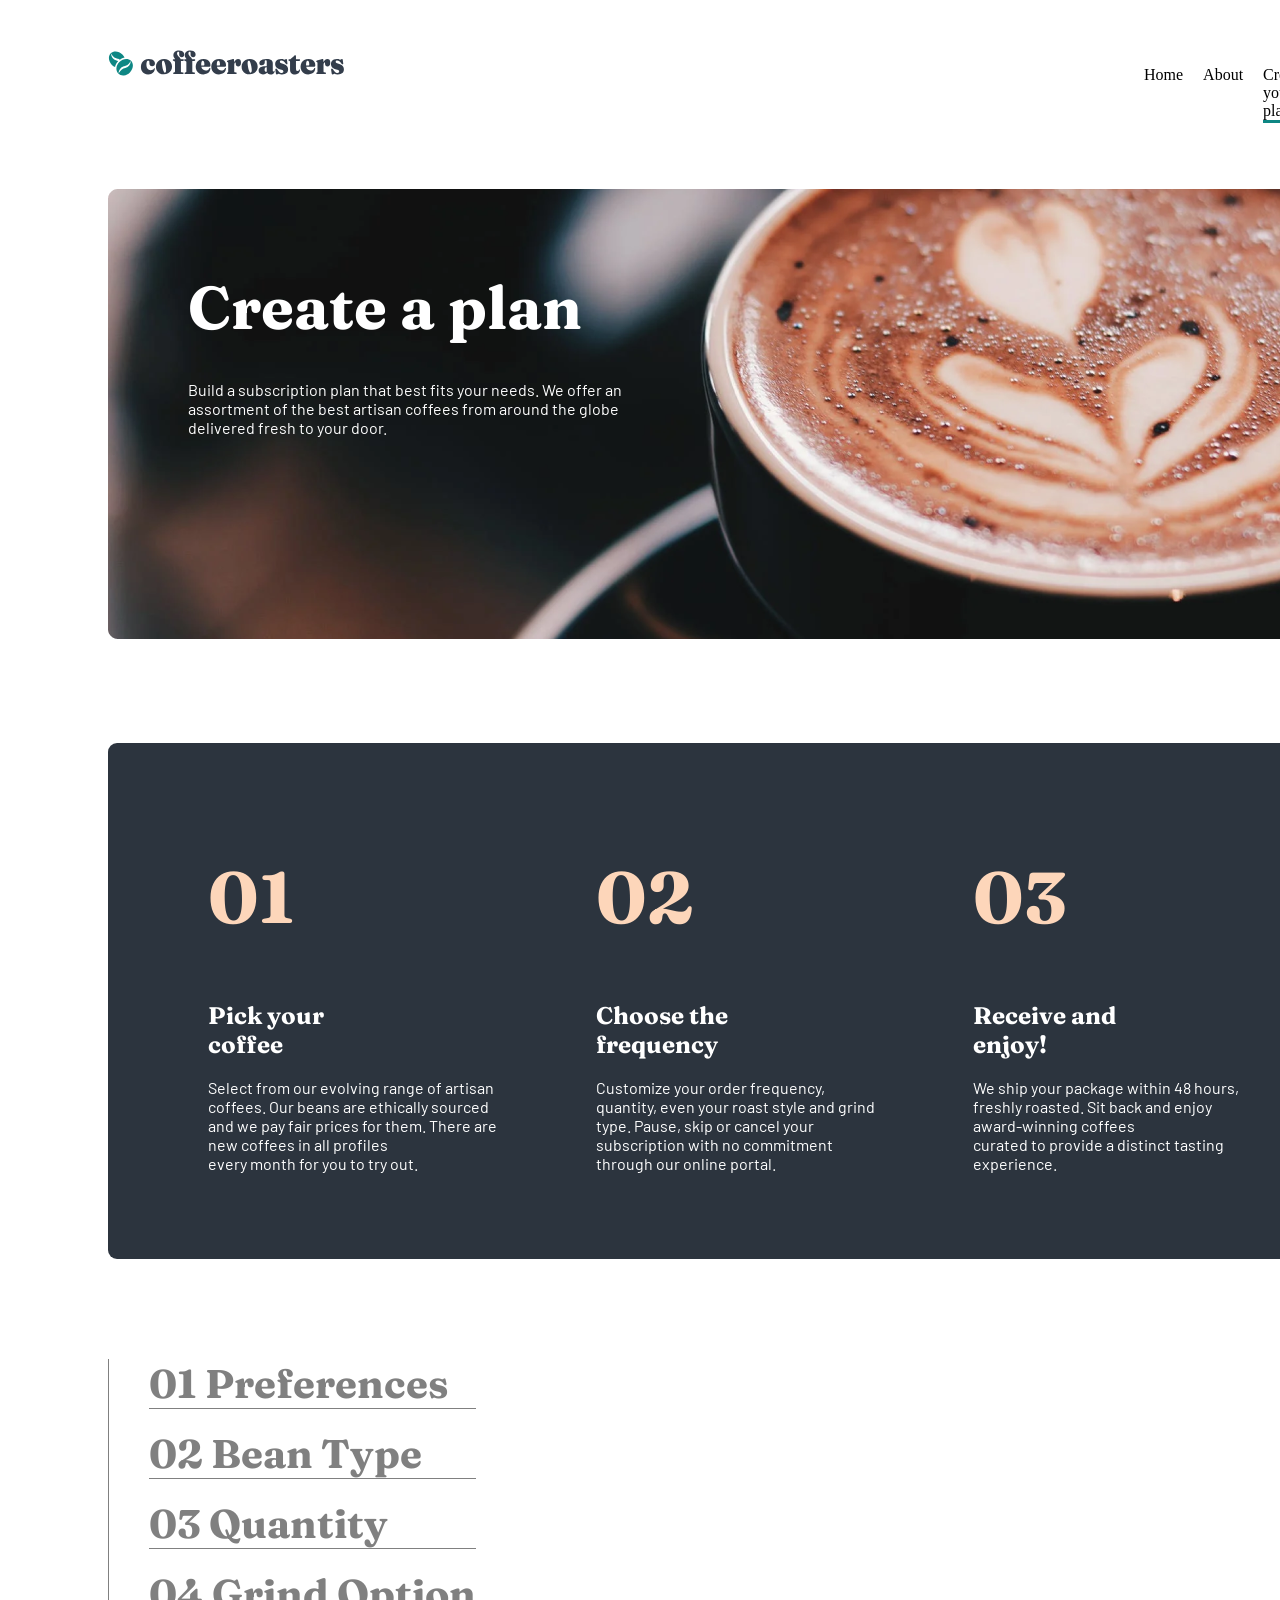
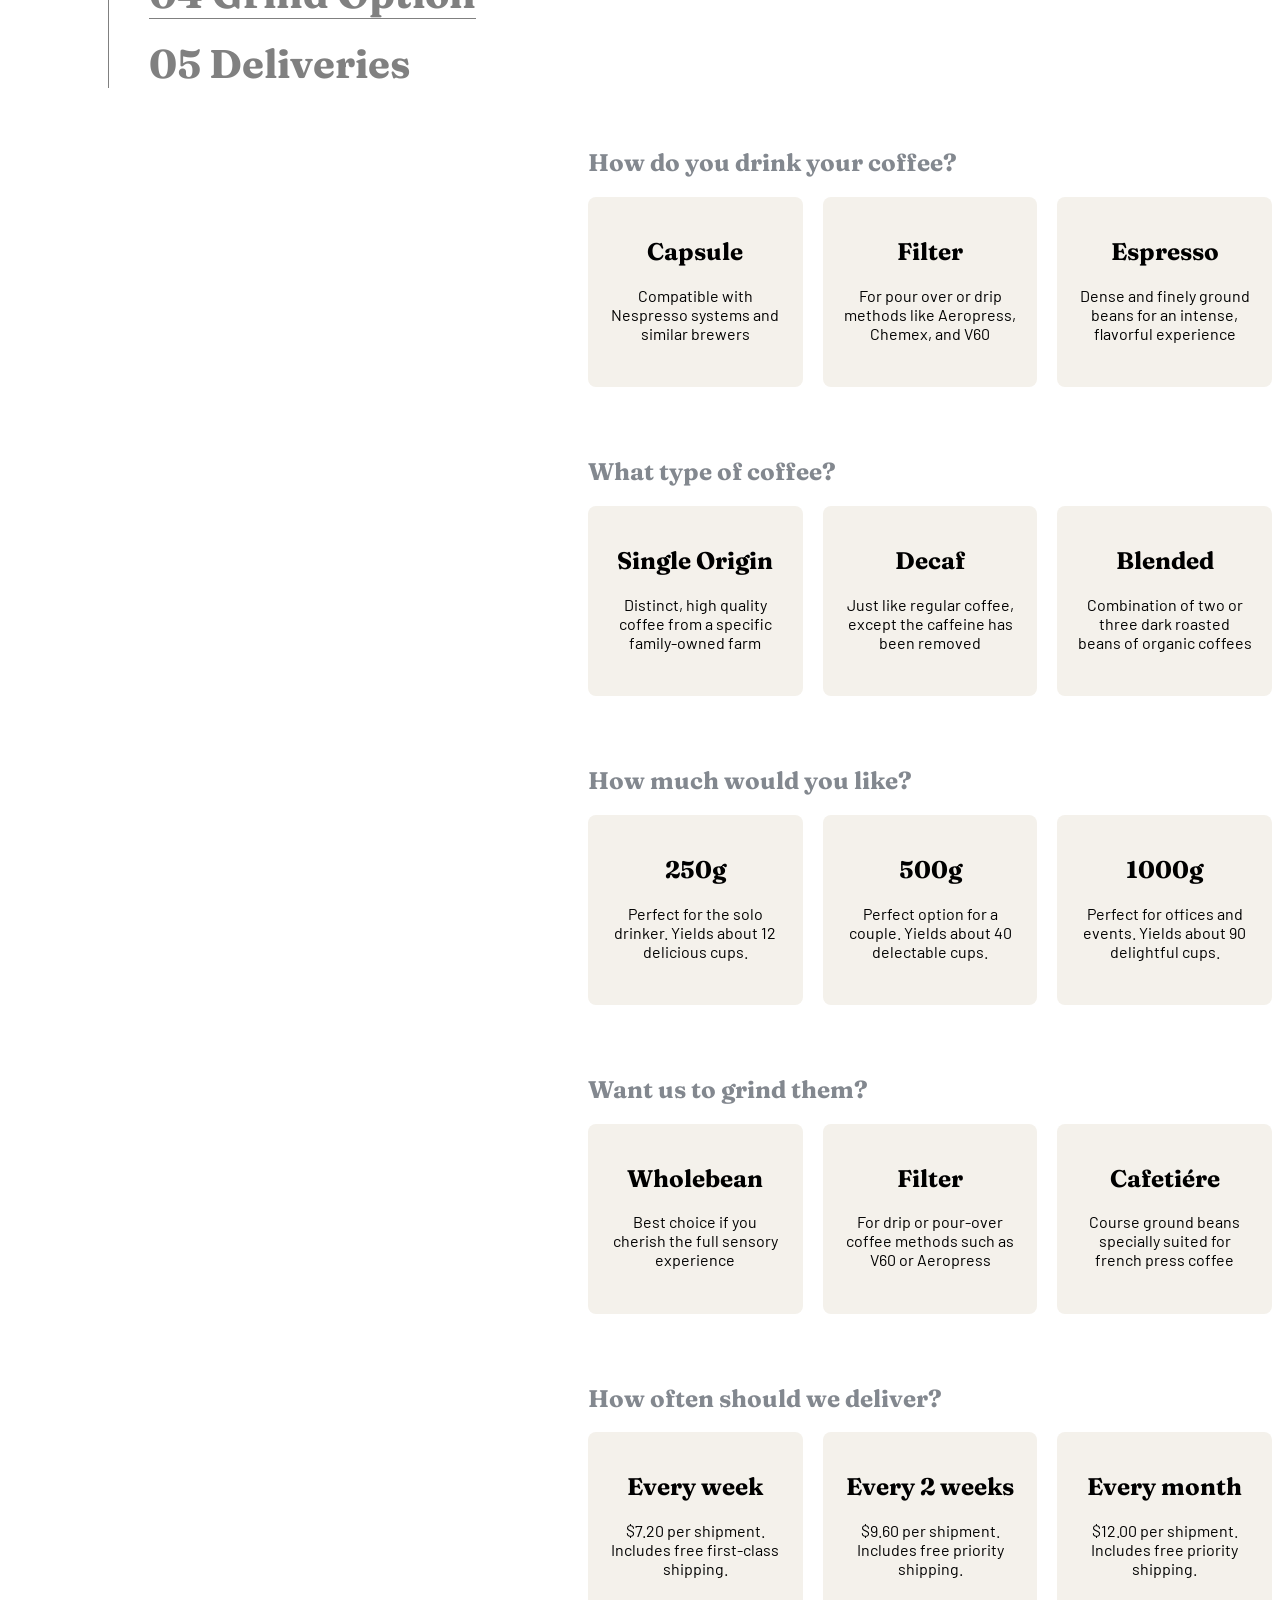
==== web/third.html @ 66786ad0 "first commit" ====
<!DOCTYPE html>
<html lang="en">
<head>
    <meta charset="UTF-8">
    <meta name="viewport" content="width=device-width, initial-scale=1.0">
    <title>Create your plan</title>
    <link rel="stylesheet" href="./third.css">
    <link rel="stylesheet" href="./media.css">

    <link rel="preconnect" href="https://fonts.googleapis.com">
    <link rel="preconnect" href="https://fonts.gstatic.com" crossorigin>
    <link href="https://fonts.googleapis.com/css2?family=Fraunces:opsz,wght@9..144,100..900&display=swap" rel="stylesheet">

    <link rel="preconnect" href="https://fonts.googleapis.com">
    <link rel="preconnect" href="https://fonts.gstatic.com" crossorigin>
    <link href="https://fonts.googleapis.com/css2?family=Barlow:wght@100;200;300;400;500;600;700;800;900&display=swap" rel="stylesheet">

</head>
<body>
    <div>
        <header>
            <nav>
                <div>
                    <img src="./img/Group 5 (1).svg" alt="">
                </div>
                <div class="menu">
                    <ul class="nav--ul">
                        <li><a href="./index.html">Home</a></li>
                        <li><a href="./second.html">About</a></li>
                        <li class="plan-active"><a href="./third.html">Create your plan</a></li>
                    </ul>   
                </div>
            </nav>
        </header>
<!-- ================================================================================================= -->
        <div>
            <main>
                <div>
                    <img src="./img/third main foto.png" alt="">
                    <div class="main--div--yozuv">
                        <h1>Create a plan</h1>
                        <p>
                            Build a subscription plan that best fits your needs. We offer an <br>
                            assortment of the best artisan coffees from around the globe <br>
                            delivered fresh to your door.
                        </p>
                    </div>
                </div>
            </main>
        </div>
<!-- ============================================================================================================= -->
        <section class="sec_1">
                <div  class="sec-1--number-box">
                    <div>
                        <h1 class="number">01</h1>
                        <h1>Pick your <br>  coffee</h1>
                        <p>
                            Select from our evolving range of artisan <br>
                            coffees. Our beans are ethically sourced <br>
                            and we pay fair prices for them. There are <br>
                            new coffees in all profiles <br>
                            every month for you to try out.
                        </p>
                    </div>
                    <div>
                        <h1 class="number">02</h1>
                        <h1>Choose the <br> frequency</h1>
                        <p>
                            Customize your order frequency, <br>
                            quantity, even your roast style and grind <br>
                            type. Pause, skip or cancel your <br>
                            subscription with no commitment <br>
                            through our online portal.
                        </p>
                    </div>
                    <div>
                        <h1 class="number">03</h1>
                        <h1>Receive and <br> enjoy!</h1>
                        <p>
                            We ship your package within 48 hours, <br>
                            freshly roasted. Sit back and enjoy <br>
                            award-winning coffees <br>
                            curated to provide a distinct tasting <br>
                            experience.
                        </p>
                    </div>
                </div>
        </section>
<!-- ============================================================================================================== -->
        <section class="sec-2">
            <div class="stckiy-topics">
                <ul class="l">
                    <li class="li"><b>01 Preferences</b></li>
                    <li class="li"><b>02 Bean Type</b></li>
                    <li class="li"><b>03 Quantity</b></li>
                    <li class="li"><b>04 Grind Option</b></li>
                    <li class="another-li"><b>05 Deliveries</b></li>
                </ul>
            </div>
            <!-- <div class="sec-2__div__umumiy-savollar">
                <div>
                    <h1 class="sec-2__question--h1">How do you drink your coffee?</h1>
                    <div class="multiple-choice">
                        <div class="sec-2__div--answerblock" tabindex="0">
                            <h2>Capsule</h2>
                            <p>
                                Compatible with Nespresso systems and similar brewers
                            </p>
                        </div>
                        <div class="sec-2__div--answerblock" tabindex="0">
                            <h2>Filter</h2>
                            <p>
                                For pour over or drip methods like Aeropress, Chemex, and V60
                            </p>
                        </div>
                        <div class="sec-2__div--answerblock" tabindex="0">
                            <h2>Espresso</h2>
                            <p>
                                Dense and finely ground beans for an intense, flavorful experience
                            </p>
                        </div>
                    </div>
                </div>

                <div>
                    <h1 class="sec-2__question--h1">What type of coffee?</h1>
                    <div class="multiple-choice">
                        <div class="sec-2__div--answerblock" tabindex="0">
                            <h2>Single Origin</h2>
                            <p>
                                Distinct, high quality coffee from a specific family-owned farm
                            </p>
                        </div>
                        <div class="sec-2__div--answerblock" tabindex="0">
                            <h2>Decaf</h2>
                            <p>
                                Just like regular coffee, except the caffeine has been removed
                            </p>
                        </div>
                        <div class="sec-2__div--answerblock" tabindex="0">
                            <h2>Blended</h2>
                            <p>
                                Combination of two or three dark roasted beans of organic coffees
                            </p>
                        </div>
                    </div>
                </div>

                <div>
                    <h1 class="sec-2__question--h1">How much would you like?</h1>
                    <div class="multiple-choice">
                        <div class="sec-2__div--answerblock" tabindex="0">
                            <h2>250g</h2>
                            <p>
                                Perfect for the solo drinker. Yields about 12 delicious cups.
                            </p>
                        </div>
                        <div class="sec-2__div--answerblock" tabindex="0">
                            <h2>500g</h2>
                            <p>
                                Perfect option for a couple. Yields about 40 delectable cups.
                            </p>
                        </div>
                        <div class="sec-2__div--answerblock" tabindex="0">
                            <h2>1000g</h2>
                            <p>
                                Perfect for offices and events. Yields about 90 delightful cups.
                            </p>
                        </div>
                    </div>
                </div>

                <div>
                    <h1 class="sec-2__question--h1">Want us to grind them?</h1>
                    <div class="multiple-choice">
                        <div class="sec-2__div--answerblock" tabindex="0">
                            <h2>Wholebean</h2>
                            <p>
                                Best choice if you cherish the full sensory experience
                            </p>
                        </div>
                        <div class="sec-2__div--answerblock" tabindex="0">
                            <h2>Filter</h2>
                            <p>
                                For drip or pour-over coffee methods such as V60 or Aeropress
                            </p>
                        </div>
                        <div class="sec-2__div--answerblock" tabindex="0">
                            <h2>Cafetiére</h2>
                            <p>
                                Course ground beans specially suited for french press coffee
                            </p>
                        </div>
                    </div>
                </div>

                <div>
                    <h1 class="sec-2__question--h1">How often should we deliver?</h1>
                    <div class="multiple-choice">
                        <div class="sec-2__div--answerblock" tabindex="0">
                            <h2>Every week</h2>
                            <p>
                                $7.20 per shipment. Includes free first-class shipping.
                            </p>
                        </div>
                        <div class="sec-2__div--answerblock" tabindex="0">
                            <h2>Every 2 weeks</h2>
                            <p>
                                $9.60 per shipment. Includes free priority shipping.
                            </p>
                        </div>
                        <div class="sec-2__div--answerblock" tabindex="0">
                            <h2>Every month</h2>
                            <p>
                                $12.00 per shipment. Includes free priority shipping.
                            </p>
                        </div>
                    </div>
                </div> -->

                <!-- ================================================================================ -->
                 
                <div class="sec-2__div__umumiy-savollar">

    <!-- 1 -->
    <div>
        <h1 class="sec-2__question--h1">How do you drink your coffee?</h1>
        <div class="multiple-choice">

            <input type="radio" id="q1a" name="q1">
            <label for="q1a" class="sec-2__div--answerblock">
                <h2>Capsule</h2>
                <p>Compatible with Nespresso systems and similar brewers</p>
            </label>

            <input type="radio" id="q1b" name="q1">
            <label for="q1b" class="sec-2__div--answerblock">
                <h2>Filter</h2>
                <p>For pour over or drip methods like Aeropress, Chemex, and V60</p>
            </label>

            <input type="radio" id="q1c" name="q1">
            <label for="q1c" class="sec-2__div--answerblock">
                <h2>Espresso</h2>
                <p>Dense and finely ground beans for an intense, flavorful experience</p>
            </label>

        </div>
    </div>

    <!-- 2 -->
    <div>
        <h1 class="sec-2__question--h1">What type of coffee?</h1>
        <div class="multiple-choice">

            <input type="radio" id="q2a" name="q2">
            <label for="q2a" class="sec-2__div--answerblock">
                <h2>Single Origin</h2>
                <p>Distinct, high quality coffee from a specific family-owned farm</p>
            </label>

            <input type="radio" id="q2b" name="q2">
            <label for="q2b" class="sec-2__div--answerblock">
                <h2>Decaf</h2>
                <p>Just like regular coffee, except the caffeine has been removed</p>
            </label>

            <input type="radio" id="q2c" name="q2">
            <label for="q2c" class="sec-2__div--answerblock">
                <h2>Blended</h2>
                <p>Combination of two or three dark roasted beans of organic coffees</p>
            </label>

        </div>
    </div>

    <!-- 3 -->
    <div>
        <h1 class="sec-2__question--h1">How much would you like?</h1>
        <div class="multiple-choice">

            <input type="radio" id="q3a" name="q3">
            <label for="q3a" class="sec-2__div--answerblock">
                <h2>250g</h2>
                <p>Perfect for the solo drinker. Yields about 12 delicious cups.</p>
            </label>

            <input type="radio" id="q3b" name="q3">
            <label for="q3b" class="sec-2__div--answerblock">
                <h2>500g</h2>
                <p>Perfect option for a couple. Yields about 40 delectable cups.</p>
            </label>

            <input type="radio" id="q3c" name="q3">
            <label for="q3c" class="sec-2__div--answerblock">
                <h2>1000g</h2>
                <p>Perfect for offices and events. Yields about 90 delightful cups.</p>
            </label>

        </div>
    </div>

    <!-- 4 -->
    <div>
        <h1 class="sec-2__question--h1">Want us to grind them?</h1>
        <div class="multiple-choice">

            <input type="radio" id="q4a" name="q4">
            <label for="q4a" class="sec-2__div--answerblock">
                <h2>Wholebean</h2>
                <p>Best choice if you cherish the full sensory experience</p>
            </label>

            <input type="radio" id="q4b" name="q4">
            <label for="q4b" class="sec-2__div--answerblock">
                <h2>Filter</h2>
                <p>For drip or pour-over coffee methods such as V60 or Aeropress</p>
            </label>

            <input type="radio" id="q4c" name="q4">
            <label for="q4c" class="sec-2__div--answerblock">
                <h2>Cafetiére</h2>
                <p> Course ground beans specially suited for french press coffee</p>
            </label>

        </div>
    </div>

    <!-- 5 -->
    <div>
        <h1 class="sec-2__question--h1">How often should we deliver?</h1>
        <div class="multiple-choice">

            <input type="radio" id="q5a" name="q5">
            <label for="q5a" class="sec-2__div--answerblock">
                <h2>Every week</h2>
                <p>
                    $7.20 per shipment. Includes free first-class shipping.
                </p>
            </label>

            <input type="radio" id="q5b" name="q5">
            <label for="q5b" class="sec-2__div--answerblock">
                <h2>Every 2 weeks</h2>
                <p>$9.60 per shipment. Includes free priority shipping.</p>
            </label>

            <input type="radio" id="q5c" name="q5">
            <label for="q5c" class="sec-2__div--answerblock">
                <h2>Every month</h2>
                <p>$12.00 per shipment. Includes free priority shipping.</p>
            </label>

        </div>
    </div>

</div>
                
            </div>
        </section>
        
    </div>
</body>
</html>
---- web/third.css ----
body h1, h2, h3{
    font-family: 'Fraunces', serif;
    font-variation-settings: "opsz" 9;
}

body p{
    font-family: 'Barlow', sans-serif;
    font-weight: 400;
}

nav{
    display: flex;
    flex-direction: row;
    margin-left: 100px;
    margin-top: 50px;
    gap: 760px;
}

.menu ul{
    display: flex;
    gap: 20px;
    flex-direction: row;
}

.menu li{
    color: black;
    list-style: none;
}

.menu li a{
    color: black;
    text-decoration: none;
}

.plan-active{
    border-bottom: 3px solid #0E8784;
}
/* ==============================================HERO SECTION===================================================================================== */
main{
    display: flex;
    flex-direction: row;
    gap: 100px;
    margin-left: 100px;
    margin-top: 50px;
}

.main--div--yozuv{
    display: flex;
    flex-direction: column;
    gap: 20px;
    position: absolute;
    bottom: 200px;
    color: white;
    margin-left: 80px;
    top: 270px;
}

.main--div--yozuv h1{
    font-size: 50px;
    font-size: 60px;
    font-style: bold;
    margin: 0px;
}

/* ======================================SECTION 1========================================================== */

.sec_1 {
    background-color: #2C343E;
    padding: 50px;
    color: white;
    margin-top: 100px;
    margin-left: 100px;
    width: 1180px;
    border-radius: 9px;
}

.number {
    color: #FDD6BA;
    font-size: 72px;
}

.sec-1--number-box {
    display: grid;
    grid-template-columns: auto auto auto;
    margin-bottom: 20px;
    margin-left: 50px;
}

/* ================================================================= */

.stckiy-topics {
    font-family: 'Fraunces', serif;
    font-variation-settings: "opsz" 9;
    font-size: 40px;
    margin-left: 100px;
    display: flex;
    position: sticky;
    top: 100px;
    width: 370px;
}

.l {
    display: flex;
    flex-direction: column;
    list-style: none;
    gap: 20px;
    margin-top: 100px;
    border-left: 1px solid gray;
    color: gray;
}

.li {
    border-bottom: 1px solid gray;
}


.another-li, .li {
    transition: transform 0.25s ease, color 0.25s ease;
}

.another-li:hover, .li:hover {
    color: #0E8784;
    cursor: pointer;
    transform: scale(1.05);
}

/* ========================Multiple choices========================================= */

.sec-2__div__umumiy-savollar {
    display: flex;
    flex-direction: column;
    margin-left: 580px;
    gap: 50px;
}

.sec-2__question--h1 {
    color: #83888F;
}

.sec-2__div--answerblock {
    background-color: #F4F1EB;
    border-radius: 8px;
    width: 220px;
    height: 150px;
    padding: 20px;
    text-align: center;
    transition: transform 0.25s ease, color 0.25s ease;
}

.sec-2__div--answerblock:hover {
    background-color: #FDD6BA;
    transform: scale(1.05);
    box-shadow: 0 10px 20px rgba(0,0,0,0.15);
}

input {
    display: none;
}

input:checked + .sec-2__div--answerblock {
    background-color: #0E8784;
    color: #F4F1EB;
    transform: scale(1.05);
    box-shadow: 0 10px 20px rgba(0,0,0,0.15);
}

.multiple-choice {
    display: flex;
    flex-direction: row;
    gap: 20px;
}
---- web/media.css ----
/* =======================
   1200px va kichik ekranlar (kichik laptop)
======================= */
@media (max-width: 1200px) {

    main img {
        width: 100%;
        height: auto;
    }

    .main--div--yozuv h1 {
        font-size: 40px;
    }

    .main--div--yozuv p {
        font-size: 16px;
    }

    .sec_1--div {
        flex-wrap: wrap;
        justify-content: center;
    }

    .mini-block--umumiy {
        flex-wrap: wrap;
        gap: 20px;
    }

    .sec--3--map {
        flex-wrap: wrap;
        justify-content: center;
        gap: 30px;
    }
}

/* =======================
   992px (tablet landscape)
======================= */
@media (max-width: 992px) {

    nav {
        flex-direction: column;
        gap: 15px;
    }

    .nav--ul {
        flex-direction: column;
        text-align: center;
        gap: 10px;
    }

    .main--div--yozuv {
        text-align: center;
        padding: 20px;
    }

    .main--div--yozuv h1 {
        font-size: 34px;
    }

    .sec_2--div--h1 p {
        font-size: 14px;
    }

    .sec-1--number-box {
        flex-wrap: wrap;
        gap: 25px;
        justify-content: center;
    }

    .sec-2__div__umumiy-savollar {
        padding: 0 20px;
    }

    .stckiy-topics {
        display: none; /* mobile/tabletda sidebar yashiriladi */
    }
}

/* =======================
   768px (tablet portrait)
======================= */
@media (max-width: 768px) {

    h1 {
        font-size: 28px;
    }

    h2 {
        font-size: 22px;
    }

    p {
        font-size: 14px;
        line-height: 1.5;
    }

    .createyourplan--butt {
        padding: 10px 20px;
        font-size: 14px;
    }

    .cofee--packages img {
        width: 80px;
    }

    .sec_2--div--h1 h2 {
        font-size: 26px;
    }

    .multiple-choice {
        display: flex;
        flex-direction: column;
        gap: 15px;
    }

    .sec_2__div--answerblock {
        width: 100%;
    }
}

/* =======================
   576px (mobile)
======================= */
@media (max-width: 576px) {

    nav {
        padding: 10px;
    }

    .nav--ul li a {
        font-size: 14px;
    }

    .main--div--yozuv h1 {
        font-size: 24px;
    }

    .main--div--yozuv p {
        font-size: 13px;
    }

    main img {
        height: auto;
    }

    .sec_1--div--yozuv {
        text-align: center;
    }

    .sec--2--foto {
        width: 100%;
        height: auto;
    }

    footer {
        flex-direction: column;
        gap: 20px;
        text-align: center;
    }

    .menu2 ul {
        flex-direction: column;
        gap: 10px;
    }
}

/* =======================
   400px (kichik telefonlar)
======================= */
@media (max-width: 400px) {

    .main--div--yozuv h1 {
        font-size: 20px;
    }

    .main--div--yozuv p {
        font-size: 12px;
    }

    .createyourplan--butt {
        width: 100%;
    }

    .sec_2__div--answerblock h2 {
        font-size: 16px;
    }

    .sec_2__div--answerblock p {
        font-size: 12px;
    }
}
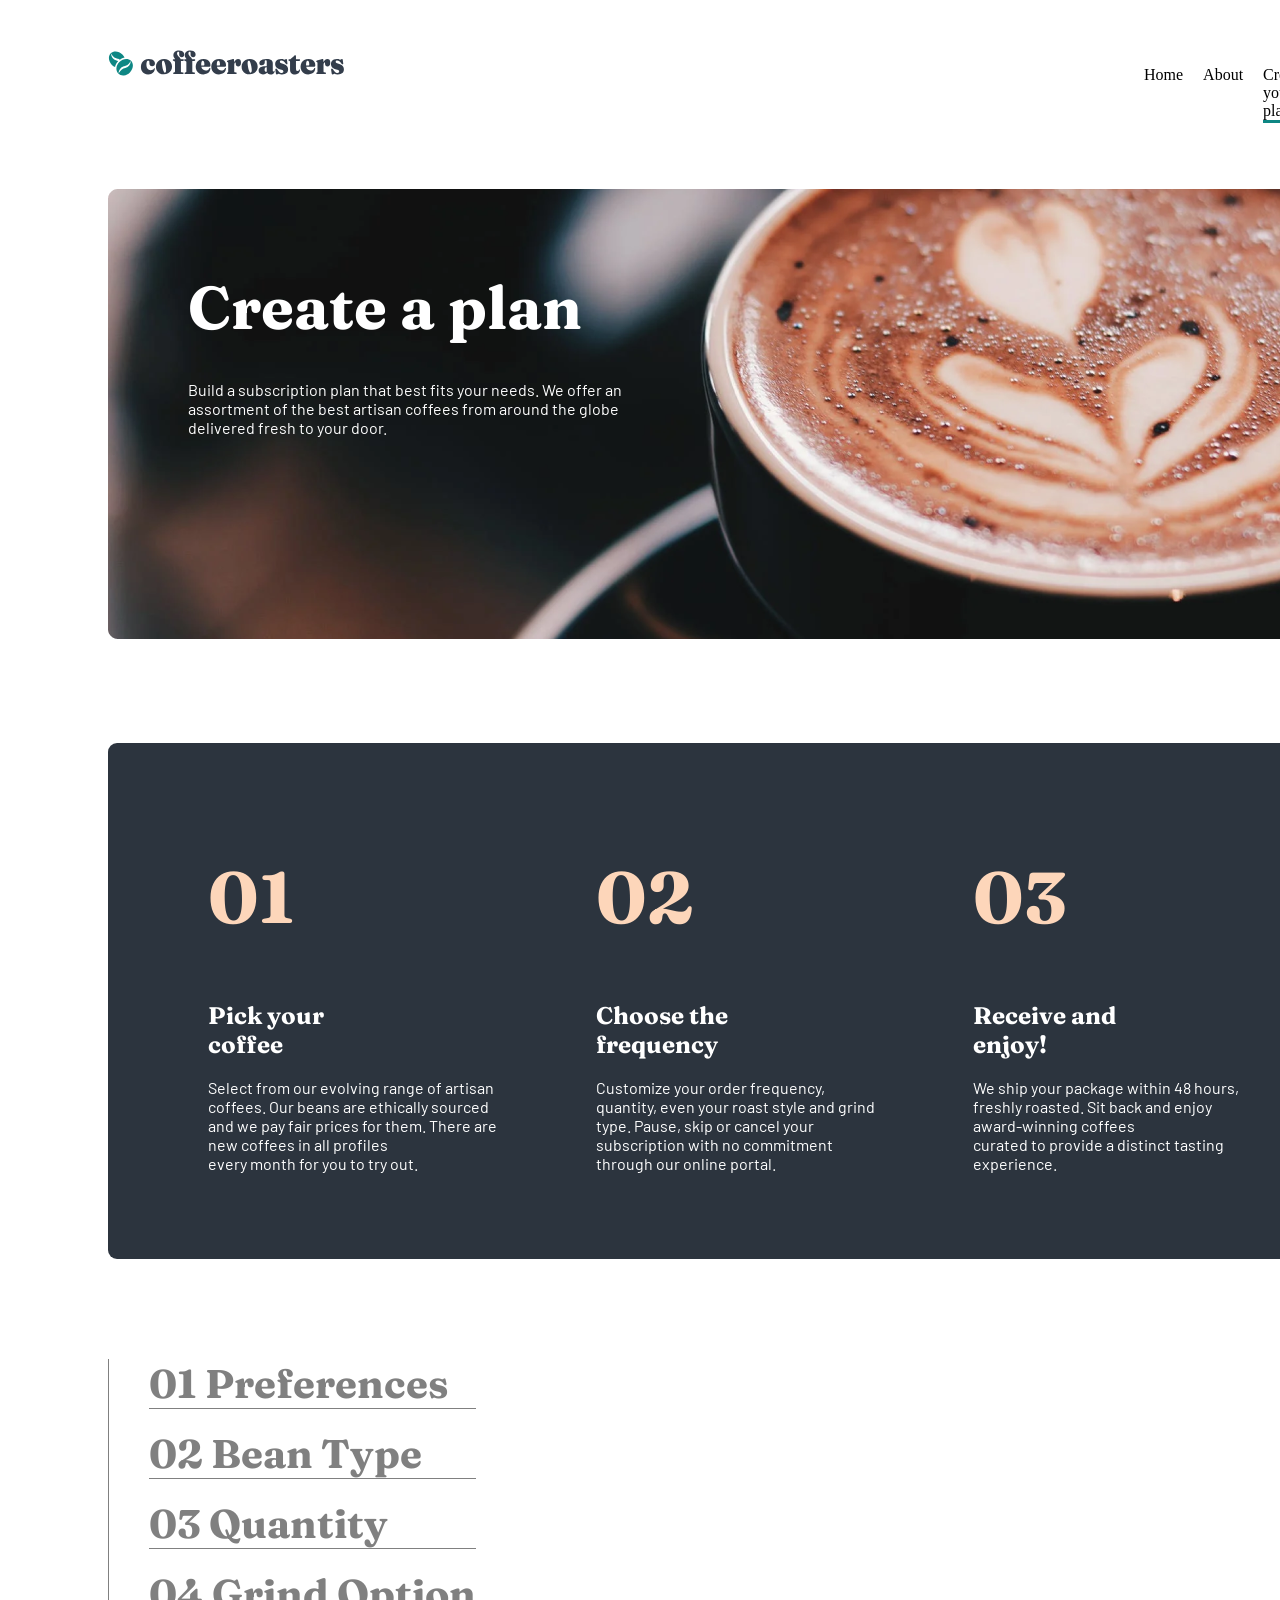
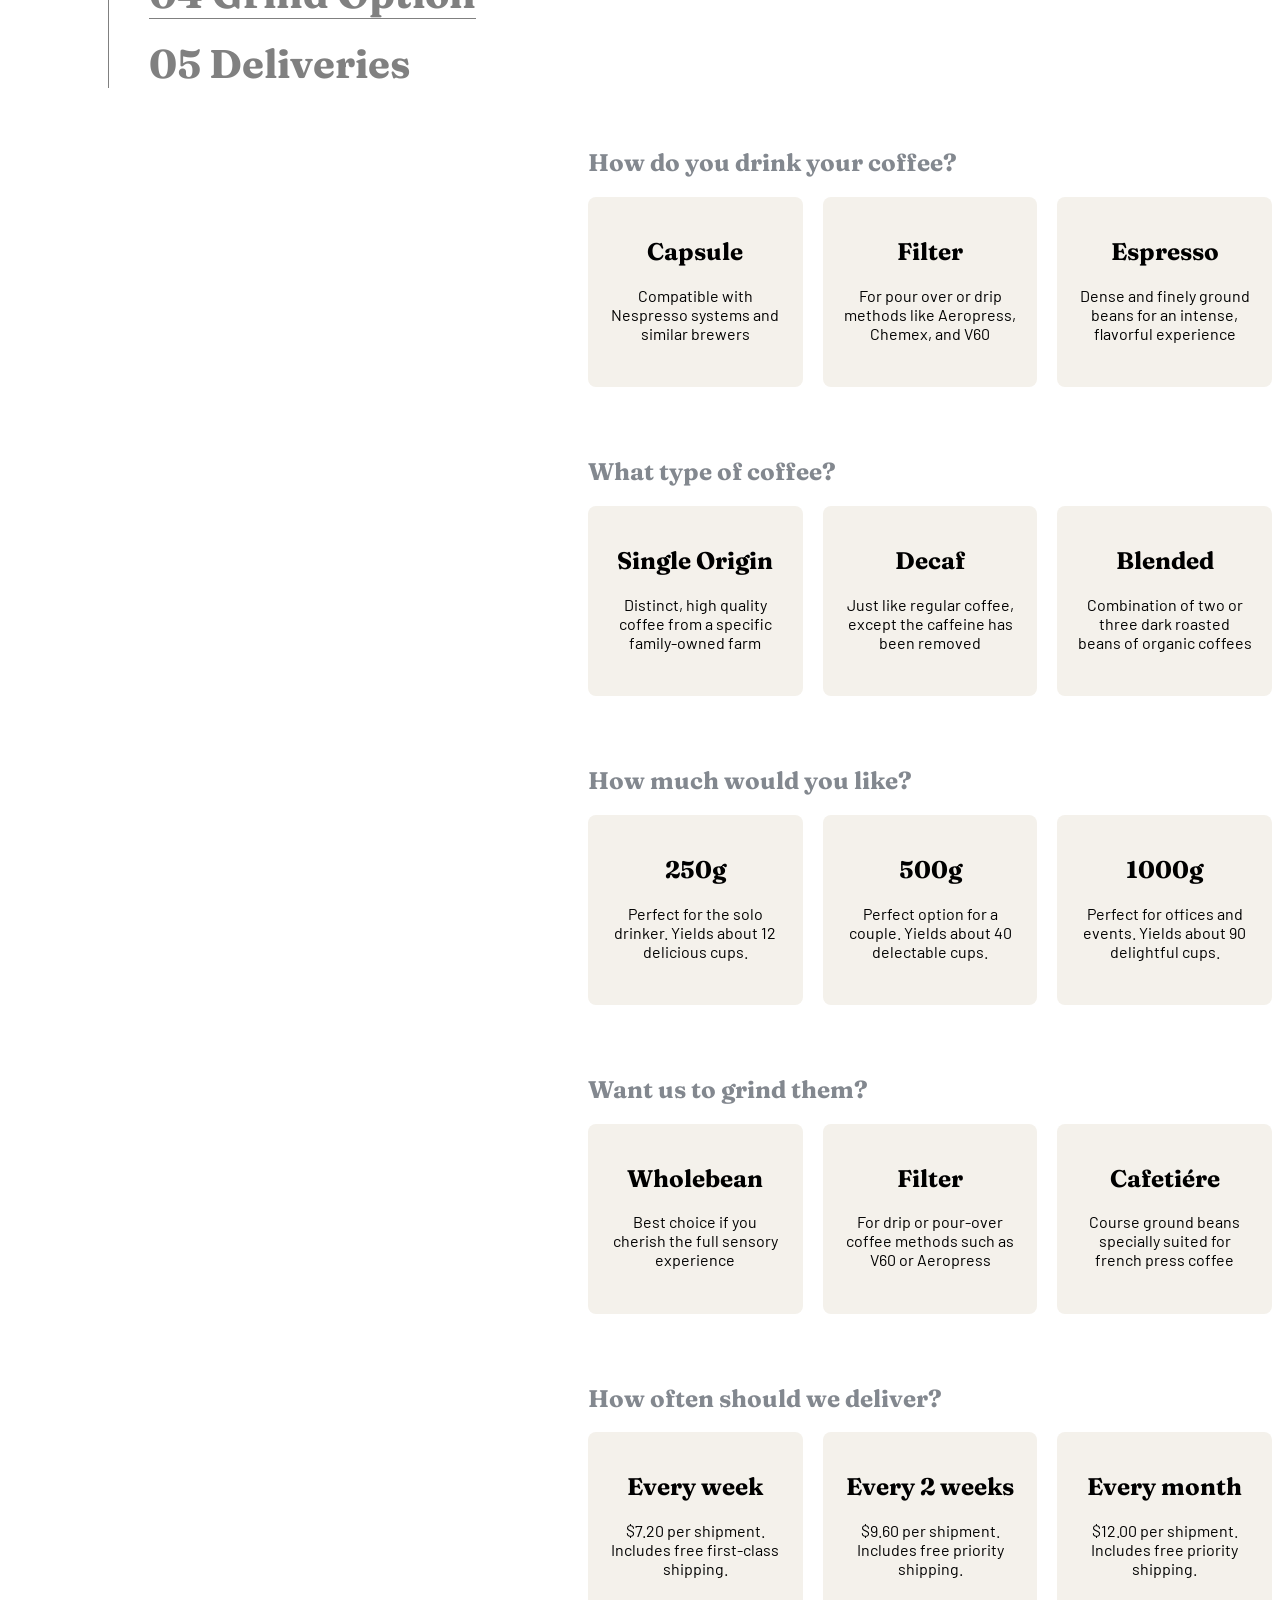
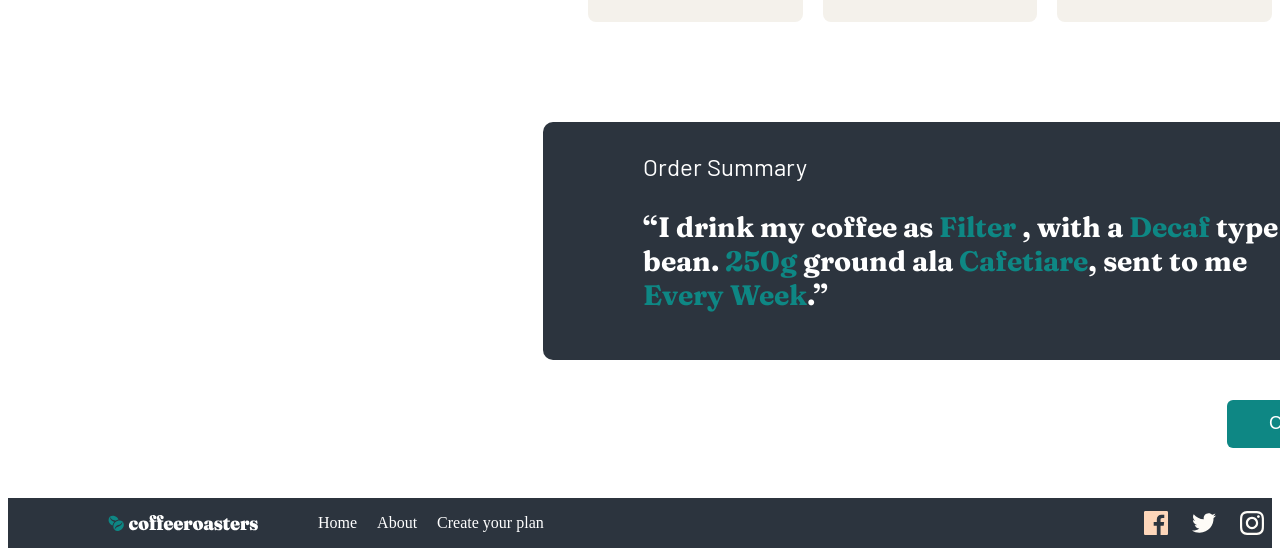
==== commit fb5b39eb: "finished without hover" ====
--- a/web/third.html
+++ b/web/third.html
@@ -223,142 +223,170 @@
                 <div class="sec-2__div__umumiy-savollar">
 
     <!-- 1 -->
-    <div>
-        <h1 class="sec-2__question--h1">How do you drink your coffee?</h1>
-        <div class="multiple-choice">
-
-            <input type="radio" id="q1a" name="q1">
-            <label for="q1a" class="sec-2__div--answerblock">
-                <h2>Capsule</h2>
-                <p>Compatible with Nespresso systems and similar brewers</p>
-            </label>
-
-            <input type="radio" id="q1b" name="q1">
-            <label for="q1b" class="sec-2__div--answerblock">
-                <h2>Filter</h2>
-                <p>For pour over or drip methods like Aeropress, Chemex, and V60</p>
-            </label>
-
-            <input type="radio" id="q1c" name="q1">
-            <label for="q1c" class="sec-2__div--answerblock">
-                <h2>Espresso</h2>
-                <p>Dense and finely ground beans for an intense, flavorful experience</p>
-            </label>
-
-        </div>
-    </div>
-
-    <!-- 2 -->
-    <div>
-        <h1 class="sec-2__question--h1">What type of coffee?</h1>
-        <div class="multiple-choice">
-
-            <input type="radio" id="q2a" name="q2">
-            <label for="q2a" class="sec-2__div--answerblock">
-                <h2>Single Origin</h2>
-                <p>Distinct, high quality coffee from a specific family-owned farm</p>
-            </label>
-
-            <input type="radio" id="q2b" name="q2">
-            <label for="q2b" class="sec-2__div--answerblock">
-                <h2>Decaf</h2>
-                <p>Just like regular coffee, except the caffeine has been removed</p>
-            </label>
-
-            <input type="radio" id="q2c" name="q2">
-            <label for="q2c" class="sec-2__div--answerblock">
-                <h2>Blended</h2>
-                <p>Combination of two or three dark roasted beans of organic coffees</p>
-            </label>
-
-        </div>
-    </div>
-
-    <!-- 3 -->
-    <div>
-        <h1 class="sec-2__question--h1">How much would you like?</h1>
-        <div class="multiple-choice">
-
-            <input type="radio" id="q3a" name="q3">
-            <label for="q3a" class="sec-2__div--answerblock">
-                <h2>250g</h2>
-                <p>Perfect for the solo drinker. Yields about 12 delicious cups.</p>
-            </label>
-
-            <input type="radio" id="q3b" name="q3">
-            <label for="q3b" class="sec-2__div--answerblock">
-                <h2>500g</h2>
-                <p>Perfect option for a couple. Yields about 40 delectable cups.</p>
-            </label>
-
-            <input type="radio" id="q3c" name="q3">
-            <label for="q3c" class="sec-2__div--answerblock">
-                <h2>1000g</h2>
-                <p>Perfect for offices and events. Yields about 90 delightful cups.</p>
-            </label>
-
-        </div>
-    </div>
-
-    <!-- 4 -->
-    <div>
-        <h1 class="sec-2__question--h1">Want us to grind them?</h1>
-        <div class="multiple-choice">
-
-            <input type="radio" id="q4a" name="q4">
-            <label for="q4a" class="sec-2__div--answerblock">
-                <h2>Wholebean</h2>
-                <p>Best choice if you cherish the full sensory experience</p>
-            </label>
-
-            <input type="radio" id="q4b" name="q4">
-            <label for="q4b" class="sec-2__div--answerblock">
-                <h2>Filter</h2>
-                <p>For drip or pour-over coffee methods such as V60 or Aeropress</p>
-            </label>
-
-            <input type="radio" id="q4c" name="q4">
-            <label for="q4c" class="sec-2__div--answerblock">
-                <h2>Cafetiére</h2>
-                <p> Course ground beans specially suited for french press coffee</p>
-            </label>
-
-        </div>
-    </div>
-
-    <!-- 5 -->
-    <div>
-        <h1 class="sec-2__question--h1">How often should we deliver?</h1>
-        <div class="multiple-choice">
-
-            <input type="radio" id="q5a" name="q5">
-            <label for="q5a" class="sec-2__div--answerblock">
-                <h2>Every week</h2>
-                <p>
-                    $7.20 per shipment. Includes free first-class shipping.
-                </p>
-            </label>
-
-            <input type="radio" id="q5b" name="q5">
-            <label for="q5b" class="sec-2__div--answerblock">
-                <h2>Every 2 weeks</h2>
-                <p>$9.60 per shipment. Includes free priority shipping.</p>
-            </label>
-
-            <input type="radio" id="q5c" name="q5">
-            <label for="q5c" class="sec-2__div--answerblock">
-                <h2>Every month</h2>
-                <p>$12.00 per shipment. Includes free priority shipping.</p>
-            </label>
-
-        </div>
-    </div>
-
-</div>
+                    <div>
+                        <h1 class="sec-2__question--h1">How do you drink your coffee?</h1>
+                        <div class="multiple-choice">
+
+                            <input type="radio" id="q1a" name="q1">
+                            <label for="q1a" class="sec-2__div--answerblock">
+                                <h2>Capsule</h2>
+                                <p>Compatible with Nespresso systems and similar brewers</p>
+                            </label>
+
+                            <input type="radio" id="q1b" name="q1">
+                            <label for="q1b" class="sec-2__div--answerblock">
+                                <h2>Filter</h2>
+                                <p>For pour over or drip methods like Aeropress, Chemex, and V60</p>
+                            </label>
+
+                            <input type="radio" id="q1c" name="q1">
+                            <label for="q1c" class="sec-2__div--answerblock">
+                                <h2>Espresso</h2>
+                                <p>Dense and finely ground beans for an intense, flavorful experience</p>
+                            </label>
+
+                        </div>
+                    </div>
+
+                    <!-- 2 -->
+                    <div>
+                        <h1 class="sec-2__question--h1">What type of coffee?</h1>
+                        <div class="multiple-choice">
+
+                            <input type="radio" id="q2a" name="q2">
+                            <label for="q2a" class="sec-2__div--answerblock">
+                                <h2>Single Origin</h2>
+                                <p>Distinct, high quality coffee from a specific family-owned farm</p>
+                            </label>
+
+                            <input type="radio" id="q2b" name="q2">
+                            <label for="q2b" class="sec-2__div--answerblock">
+                                <h2>Decaf</h2>
+                                <p>Just like regular coffee, except the caffeine has been removed</p>
+                            </label>
+
+                            <input type="radio" id="q2c" name="q2">
+                            <label for="q2c" class="sec-2__div--answerblock">
+                                <h2>Blended</h2>
+                                <p>Combination of two or three dark roasted beans of organic coffees</p>
+                            </label>
+
+                        </div>
+                    </div>
+
+                    <!-- 3 -->
+                    <div>
+                        <h1 class="sec-2__question--h1">How much would you like?</h1>
+                        <div class="multiple-choice">
+
+                            <input type="radio" id="q3a" name="q3">
+                            <label for="q3a" class="sec-2__div--answerblock">
+                                <h2>250g</h2>
+                                <p>Perfect for the solo drinker. Yields about 12 delicious cups.</p>
+                            </label>
+
+                            <input type="radio" id="q3b" name="q3">
+                            <label for="q3b" class="sec-2__div--answerblock">
+                                <h2>500g</h2>
+                                <p>Perfect option for a couple. Yields about 40 delectable cups.</p>
+                            </label>
+
+                            <input type="radio" id="q3c" name="q3">
+                            <label for="q3c" class="sec-2__div--answerblock">
+                                <h2>1000g</h2>
+                                <p>Perfect for offices and events. Yields about 90 delightful cups.</p>
+                            </label>
+
+                        </div>
+                    </div>
+
+                    <!-- 4 -->
+                    <div>
+                        <h1 class="sec-2__question--h1">Want us to grind them?</h1>
+                        <div class="multiple-choice">
+
+                            <input type="radio" id="q4a" name="q4">
+                            <label for="q4a" class="sec-2__div--answerblock">
+                                <h2>Wholebean</h2>
+                                <p>Best choice if you cherish the full sensory experience</p>
+                            </label>
+
+                            <input type="radio" id="q4b" name="q4">
+                            <label for="q4b" class="sec-2__div--answerblock">
+                                <h2>Filter</h2>
+                                <p>For drip or pour-over coffee methods such as V60 or Aeropress</p>
+                            </label>
+
+                            <input type="radio" id="q4c" name="q4">
+                            <label for="q4c" class="sec-2__div--answerblock">
+                                <h2>Cafetiére</h2>
+                                <p> Course ground beans specially suited for french press coffee</p>
+                            </label>
+
+                        </div>
+                    </div>
+
+                    <!-- 5 -->
+                    <div>
+                        <h1 class="sec-2__question--h1">How often should we deliver?</h1>
+                        <div class="multiple-choice">
+
+                            <input type="radio" id="q5a" name="q5">
+                            <label for="q5a" class="sec-2__div--answerblock">
+                                <h2>Every week</h2>
+                                <p>
+                                    $7.20 per shipment. Includes free first-class shipping.
+                                </p>
+                            </label>
+
+                            <input type="radio" id="q5b" name="q5">
+                            <label for="q5b" class="sec-2__div--answerblock">
+                                <h2>Every 2 weeks</h2>
+                                <p>$9.60 per shipment. Includes free priority shipping.</p>
+                            </label>
+
+                            <input type="radio" id="q5c" name="q5">
+                            <label for="q5c" class="sec-2__div--answerblock">
+                                <h2>Every month</h2>
+                                <p>$12.00 per shipment. Includes free priority shipping.</p>
+                            </label>
+
+                        </div>
+                    </div>
+                </div>
                 
             </div>
         </section>
         
+<!-- =============================================================================================================== -->
+
+        <section class="sec-3">
+            <div class="sec-3__comment">
+                <p class="sec-3__header">Order Summary</p>
+                
+                <div class="order-comment">
+                    <h3>“I drink my coffee as <span>Filter</span>
+                        , with a <span>Decaf</span> type of bean.
+                        <span>250g</span> ground ala 
+                        <span>Cafetiare</span>, 
+                        sent to me <span>Every Week</span>.”</h3>
+                </div>
+            </div>
+            <button class="createyourplan--butt">Create your plan</button>
+        </section>
+
+        <footer>
+            <div class="menu2">
+                <img class="nom-white" src="./img/Group 5 (2).svg" alt="">
+                <ul>
+                    <li><a href="./index.html">Home</a></li>
+                    <li><a href="./second.html">About</a></li>
+                    <li><a href="./third.html">Create your plan</a></li>
+                </ul>   
+            </div>
+            <img src="./img/social icons.svg" alt="">
+        </footer>
+
     </div>
 </body>
 </html>
--- a/web/third.css
+++ b/web/third.css
@@ -168,4 +168,88 @@
     display: flex;
     flex-direction: row;
     gap: 20px;
+}
+/* ======================================================= */
+
+.sec-3 {
+    margin-left: 535px;
+}
+
+span {
+    color: #0E8784;
+}
+
+.sec-3__comment {
+    background: #2C343E;
+    color: white;
+    padding-left: 100px;
+    padding-top: 30px;
+    padding-bottom: 20px;
+    width: 800px;
+    border-radius: 10px;
+    margin-top: 100px;
+}
+
+.sec-3__header {
+    font-size: 24px;
+    margin: 0px;
+}
+
+.order-comment{
+    display: flex;
+    flex-direction: row;
+    align-items: center;
+    font-family: 'Fraunces', serif;
+    font-variation-settings: "opsz" 9;
+    width: 690px;
+    font-size: 24px;
+}
+
+.createyourplan--butt{
+    background-color: #0E8784;
+    color: white;
+    border-radius: 6px;
+    width: 217px;
+    height: 48px;
+    border: none;
+    font-size: 18px;
+    margin-left: 684px;
+    margin-top: 40px;
+}
+
+/* ===================================================================================== */
+
+footer{
+    background-color: #2C343E;
+    display: flex;
+    flex-direction: row;
+
+    margin-top: 50px;
+    gap: 600px;
+}
+.menu2 {
+    display: flex;
+    flex-direction: row;
+    gap: 20px;
+    margin-left: 100px;
+}
+
+.menu2 ul{
+    display: flex;
+    gap: 20px;
+    flex-direction: row;
+}
+
+.menu2 li{
+    color: white;
+    list-style: none;
+}
+
+.menu2 li a{
+    color: white;
+    text-decoration: none;
+}
+
+.nom-white{
+    width: 150px;
 }
